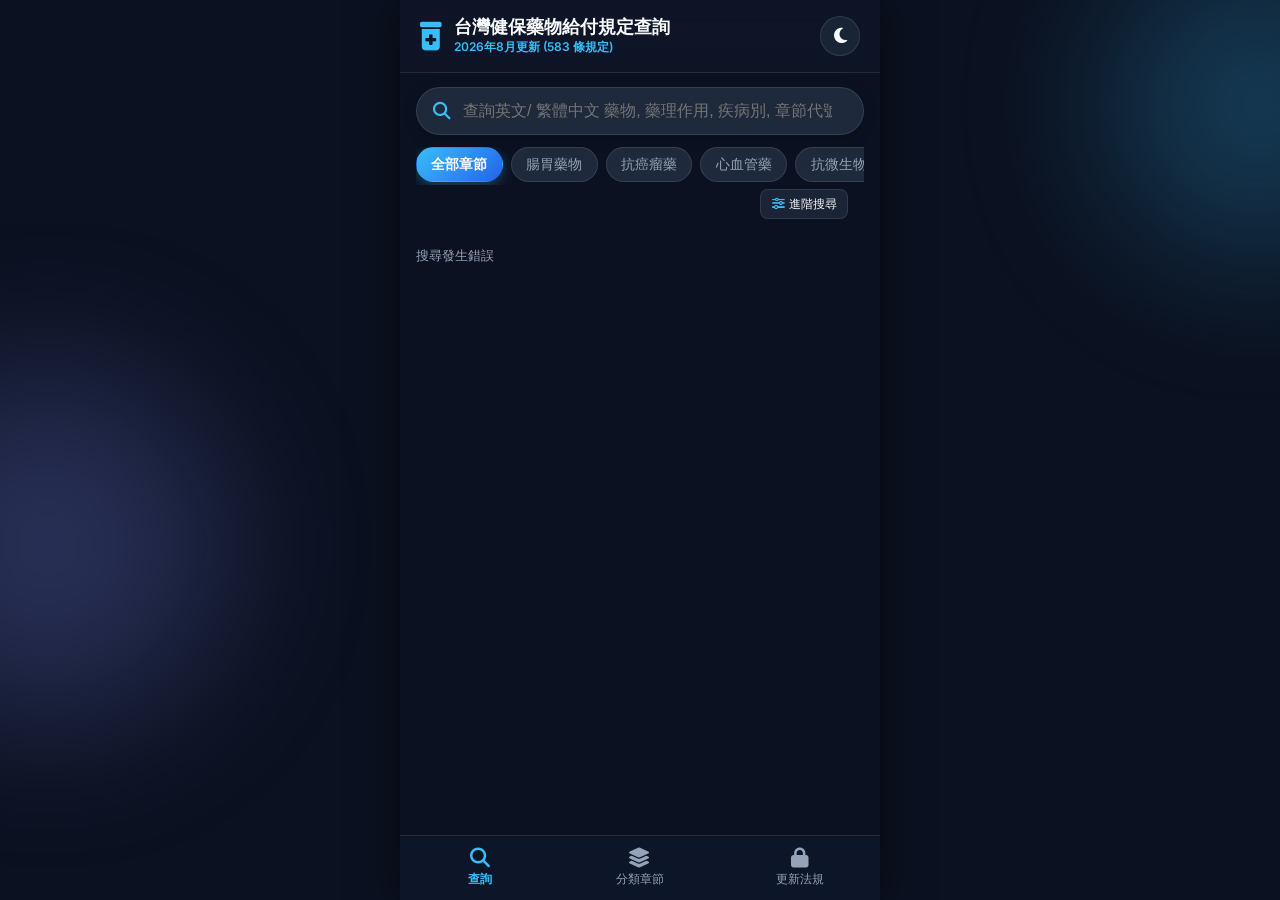
==== public/mobile.html @ 9dbd85b4 "style: remove Google OKF YAML tab choice from frontend detail modals" ====
<!DOCTYPE html>
<html lang="zh-TW">
<head>
    <meta charset="UTF-8">
    <meta name="viewport" content="width=device-width, initial-scale=1.0, maximum-scale=1.0, user-scalable=no">
    <title>台灣健保藥物給付規定查詢</title>

    <!-- Google Fonts -->
    <link rel="preconnect" href="https://fonts.googleapis.com">
    <link rel="preconnect" href="https://fonts.gstatic.com" crossorigin>
    <link href="https://fonts.googleapis.com/css2?family=Inter:wght@400;500;600;700&family=Outfit:wght@500;600;700&display=swap" rel="stylesheet">
    <!-- Font Awesome -->
    <link rel="stylesheet" href="https://cdnjs.cloudflare.com/ajax/libs/font-awesome/6.4.0/css/all.min.css">
    
    <link rel="stylesheet" href="mobile.css?v=2">
</head>
<body>
    <!-- Background Glow Effects -->
    <div class="mobile-background">
        <div class="glow-orb orb-1"></div>
        <div class="glow-orb orb-2"></div>
    </div>

    <div class="app-shell">
        <!-- Top App Bar -->
        <header class="top-bar">
            <div class="brand">
                <i class="fa-solid fa-prescription-bottle-medical brand-icon"></i>
                <div>
                    <h2 style="font-size: 1.15rem; font-weight: 700; color: var(--text-main);">台灣健保藥物給付規定查詢</h2>
                    <p class="brand-sub" style="color: #38bdf8; font-weight: 600;">2026年8月更新 (583 條規定)</p>
                </div>
            </div>
            <button id="themeToggleBtn" class="btn-theme" aria-label="Toggle Theme">
                <i class="fa-solid fa-moon"></i>
            </button>
        </header>

        <!-- Sticky Search Area -->
        <div class="search-sticky">
            <div class="mobile-search-box">
                <i class="fa-solid fa-magnifying-glass search-icon"></i>
                <input type="search" id="mobileSearchInput" placeholder="查詢英文/ 繁體中文 藥物, 藥理作用, 疾病別, 章節代號 (2.5), ATC, 檢驗值" autocomplete="off">
                <button id="mobileClearBtn" class="btn-clear-mobile hidden"><i class="fa-solid fa-xmark"></i></button>
            </div>

            <!-- Quick Category Pills -->
            <div class="category-scroll-container">
                <div class="category-pills" id="categoryPills">
                    <button class="pill active" data-chap="">全部章節</button>
                    <button class="pill" data-chap="第7節">腸胃藥物</button>
                    <button class="pill" data-chap="第9節">抗癌瘤藥</button>
                    <button class="pill" data-chap="第2節">心血管藥</button>
                    <button class="pill" data-chap="第10節">抗微生物</button>
                    <button class="pill" data-chap="第1節">神經系統</button>
                    <button class="pill" data-chap="第8節">免疫製劑</button>
                    <button class="pill" data-chap="第3節">代謝營養</button>
                </div>
            </div>

            <!-- Advanced Search Toggle (Mobile) -->
            <div style="display: flex; justify-content: flex-end; padding: 0.25rem 1rem 0.5rem;">
                <button id="mobileToggleAdvSearchBtn" style="font-size: 0.78rem; padding: 0.35rem 0.65rem; background: var(--bg-card); border: 1.5px solid var(--border-color); border-radius: 8px; color: var(--text-main); cursor: pointer; display: flex; align-items: center; gap: 0.3rem;">
                    <i class="fa-solid fa-sliders" style="color: var(--primary);"></i> 進階搜尋
                </button>
            </div>

            <!-- Collapsible Advanced Search Panel (Mobile) -->
            <div id="mobileAdvancedSearchPanel" class="hidden" style="background: var(--bg-card); border: 1.5px solid var(--border-color); border-radius: 12px; padding: 0.85rem; margin: 0 1rem 0.75rem; display: flex; flex-direction: column; gap: 0.75rem;">
                <div style="display: flex; flex-direction: column; gap: 0.35rem;">
                    <label style="color: var(--text-muted); font-size: 0.78rem; font-weight: 600; text-align: left;"><i class="fa-solid fa-prescription-bottle-medical" style="color: var(--primary);"></i> 藥物/ATC碼 (Drug Name / ATC):</label>
                    <input type="text" id="mobileAdvDrugInput" placeholder="如 Lipitor, Atorvastatin, A10BK" style="width: 100%; padding: 0.5rem 0.75rem; background: var(--bg-input); border: 1.5px solid var(--border-color); border-radius: 8px; color: var(--text-main); outline: none; font-size: 0.85rem;">
                </div>
                <div style="display: flex; flex-direction: column; gap: 0.35rem;">
                    <label style="color: var(--text-muted); font-size: 0.78rem; font-weight: 600; text-align: left;"><i class="fa-solid fa-virus" style="color: var(--primary);"></i> 適應症/疾病別 (Disease / Indication):</label>
                    <input type="text" id="mobileAdvDiseaseInput" placeholder="如 hyperlipidemia, 糖尿病, 氣喘" style="width: 100%; padding: 0.5rem 0.75rem; background: var(--bg-input); border: 1.5px solid var(--border-color); border-radius: 8px; color: var(--text-main); outline: none; font-size: 0.85rem;">
                </div>
                <div style="display: flex; justify-content: flex-end; gap: 0.4rem; margin-top: 0.15rem;">
                    <button id="mobileClearAdvSearchBtn" style="font-size: 0.78rem; padding: 0.35rem 0.75rem; border: 1.5px solid var(--border-color); background: transparent; border-radius: 6px; color: var(--text-muted); cursor: pointer;"><i class="fa-solid fa-trash-can"></i> 清除</button>
                    <button id="mobileApplyAdvSearchBtn" style="font-size: 0.78rem; padding: 0.35rem 1rem; border: none; background: var(--primary); border-radius: 6px; color: white; cursor: pointer; font-weight: 600;"><i class="fa-solid fa-magnifying-glass"></i> 篩選</button>
                </div>
            </div>
        </div>

        <!-- Main Content Area -->
        <main class="mobile-content">
            <!-- ATC & Disease Expansion Scroll Bar -->
            <div id="mobileAtcExpansion" class="mobile-atc-bar hidden">
                <div class="expansion-label"><i class="fa-solid fa-diagram-project"></i> 智慧聯想：</div>
                <div id="mobileAtcTags" class="horizontal-tags"></div>
            </div>

            <!-- Results Counter Banner -->
            <div class="mobile-stats-bar">
                <span id="mobileStatsCounter">載入中...</span>
                <span id="mobileLabFilterBadge" class="filter-badge hidden"></span>
            </div>

            <div id="mobileTop6Banner" class="mobile-top6-banner hidden"></div>

            <!-- Single Column Card List -->
            <div id="mobileResultsList" class="mobile-cards-list">
                <!-- Mobile cards injected dynamically -->
            </div>

            <!-- Load More Button -->
            <div id="mobileLoadMoreContainer" class="mobile-load-more hidden">
                <button id="mobileLoadMoreBtn" class="btn-mobile-load-more">
                    <i class="fa-solid fa-angles-down"></i> 顯示更多規定 (Load More)
                </button>
            </div>

            <!-- Empty State -->
            <div id="mobileNoResults" class="mobile-empty-state hidden">
                <i class="fa-solid fa-box-open empty-icon"></i>
                <h3>未找到相關給付規定</h3>
                <p>請嘗試其他藥品名稱或疾病關鍵字。</p>
            </div>
        </main>

        <!-- Bottom Navigation Bar -->
        <nav class="bottom-nav">
            <button class="nav-item active" id="navHomeBtn">
                <i class="fa-solid fa-magnifying-glass"></i>
                <span>查詢</span>
            </button>
            <button class="nav-item" id="navChaptersBtn">
                <i class="fa-solid fa-layer-group"></i>
                <span>分類章節</span>
            </button>
            <button class="nav-item" id="navUploadBtn">
                <i class="fa-solid fa-lock"></i>
                <span>更新法規</span>
            </button>
        </nav>
    </div>

    <!-- Full-Screen Mobile Sheet Modal for Regulation Detail -->
    <div id="mobileDetailSheet" class="sheet-backdrop hidden">
        <div class="sheet-card">
            <div class="sheet-drag-handle"></div>
            <div class="sheet-header">
                <div>
                    <span id="sheetSecBadge" class="sheet-badge"></span>
                    <h3 id="sheetTitle" class="sheet-title">給付條文詳情</h3>
                </div>
                <button id="closeSheetBtn" class="btn-sheet-close"><i class="fa-solid fa-xmark"></i></button>
            </div>
            <div class="sheet-body">
                <div id="sAnnotateTab" class="sheet-tab-content active">
                    <div class="sheet-meta">
                        <div class="meta-item">
                            <i class="fa-solid fa-folder"></i> <span id="sheetChapter"></span>
                        </div>
                        <div class="meta-item">
                            <i class="fa-regular fa-calendar-days"></i> 修訂：<span id="sheetDates"></span>
                        </div>
                    </div>
                    <div id="sheetStructuredCriteriaSection" class="hidden" style="margin: 0.75rem 0; background: rgba(15, 23, 42, 0.55); border: 1px solid rgba(56, 189, 248, 0.25); border-radius: 10px; padding: 0.75rem;">
                        <div style="font-size: 0.82rem; font-weight: 700; color: #38bdf8; margin-bottom: 0.5rem; display: flex; justify-content: space-between; align-items: center;">
                            <span><i class="fa-solid fa-microscope"></i> 結構化臨床門檻 (點選定位)</span>
                            <span id="sheetPriorAuthBadge"></span>
                        </div>
                        <div id="sheetStructuredChips" style="display: flex; flex-wrap: wrap; gap: 0.4rem;"></div>
                    </div>
                    <div class="sheet-text-box">
                        <div id="sheetFullText" class="sheet-full-text"></div>
                    </div>
                </div>
            </div>
        </div>
    </div>

    <!-- Mobile Upload Modal Sheet -->
    <div id="mobileUploadSheet" class="sheet-backdrop hidden">
        <div class="sheet-card sheet-sm">
            <div class="sheet-drag-handle"></div>
            <div class="sheet-header">
                <h3><i class="fa-solid fa-lock"></i> 更新健保規定 (需密碼)</h3>
                <button id="closeUploadSheetBtn" class="btn-sheet-close"><i class="fa-solid fa-xmark"></i></button>
            </div>
            <div class="sheet-body">
                <form id="mobileUploadForm">
                    <div class="mobile-drop-zone" id="mobileDropZone">
                        <i class="fa-solid fa-file-word drop-icon-mobile"></i>
                        <p>點擊選擇上傳 <strong>.docx</strong> 或 <strong>.pdf</strong> 給付規定</p>
                        <input type="file" id="mobileFileInput" accept=".docx,.pdf" required hidden>
                    </div>
                    <div id="mobileFileSelected" class="file-selected hidden">
                        <i class="fa-solid fa-file-lines"></i> <span id="mobileSelectedFileName"></span>
                    </div>
                    <div style="margin-bottom: 1rem;">
                        <label style="display: block; font-size: 0.82rem; color: var(--text-muted); margin-bottom: 0.3rem;">
                            <i class="fa-solid fa-key" style="color: var(--primary);"></i> 管理員密碼 (Admin Password):
                        </label>
                        <input type="password" id="mobileUploadPassword" placeholder="預設密碼為 nhi2026" required style="width: 100%; padding: 0.65rem 0.85rem; background: var(--bg-input); border: 1.5px solid var(--border-color); border-radius: 10px; color: var(--text-main); outline: none; font-size: 0.9rem;">
                    </div>
                    <div id="mobileUploadStatus" class="upload-status"></div>
                    <button type="submit" class="btn btn-primary btn-block" id="mobileStartUploadBtn">
                        驗證密碼並建置知識庫
                    </button>
                </form>
            </div>
        </div>
    </div>

    <script src="mobile.js?v=8"></script>
</body>
</html>
---- public/mobile.css ----
:root {
    --bg-main: #0b1120;
    --bg-surface: #1e293b;
    --bg-card: rgba(30, 41, 59, 0.85);
    --bg-input: #0f172a;
    --border-color: rgba(255, 255, 255, 0.1);
    --primary: #38bdf8;
    --primary-gradient: linear-gradient(135deg, #38bdf8, #2563eb);
    --secondary: #818cf8;
    --text-main: #f8fafc;
    --text-muted: #94a3b8;
    --accent: #f43f5e;
    --radius-xl: 20px;
    --radius-lg: 14px;
    --radius-md: 10px;
    --nav-height: 65px;
}

[data-theme="light"] {
    --bg-main: #f8fafc;
    --bg-surface: #ffffff;
    --bg-card: #ffffff;
    --bg-input: #f1f5f9;
    --border-color: rgba(0, 0, 0, 0.08);
    --primary: #0284c7;
    --primary-gradient: linear-gradient(135deg, #0284c7, #2563eb);
    --secondary: #4f46e5;
    --text-main: #0f172a;
    --text-muted: #64748b;
}

* {
    box-sizing: border-box;
    margin: 0;
    padding: 0;
    -webkit-tap-highlight-color: transparent;
}

body {
    font-family: 'Inter', -apple-system, BlinkMacSystemFont, "Segoe UI", Roboto, sans-serif;
    background-color: var(--bg-main);
    color: var(--text-main);
    min-height: 100vh;
    display: flex;
    justify-content: center;
    overflow-x: hidden;
}

.mobile-background {
    position: fixed;
    top: 0;
    left: 0;
    width: 100vw;
    height: 100vh;
    z-index: -1;
    pointer-events: none;
    overflow: hidden;
}

.glow-orb {
    position: absolute;
    border-radius: 50%;
    filter: blur(80px);
    opacity: 0.25;
}

.orb-1 {
    top: -5%;
    right: -10%;
    width: 300px;
    height: 300px;
    background: #38bdf8;
}

.orb-2 {
    bottom: 20%;
    left: -10%;
    width: 350px;
    height: 350px;
    background: #818cf8;
}

.app-shell {
    width: 100%;
    max-width: 480px;
    min-height: 100vh;
    display: flex;
    flex-direction: column;
    position: relative;
    padding-bottom: calc(var(--nav-height) + 20px);
    background: var(--bg-main);
    box-shadow: 0 0 40px rgba(0, 0, 0, 0.5);
}

/* Top Bar */
.top-bar {
    display: flex;
    justify-content: space-between;
    align-items: center;
    padding: 1rem 1.25rem;
    background: rgba(15, 23, 42, 0.7);
    backdrop-filter: blur(12px);
    border-bottom: 1px solid var(--border-color);
    position: sticky;
    top: 0;
    z-index: 90;
}

[data-theme="light"] .top-bar {
    background: rgba(255, 255, 255, 0.85);
}

.brand {
    display: flex;
    align-items: center;
    gap: 0.75rem;
}

.brand-icon {
    font-size: 1.8rem;
    color: var(--primary);
}

.brand h2 {
    font-family: 'Outfit', sans-serif;
    font-size: 1.15rem;
    font-weight: 700;
    line-height: 1.2;
}

.brand h2 span {
    font-size: 0.75rem;
    font-weight: 600;
    background: var(--primary-gradient);
    color: white;
    padding: 0.15rem 0.4rem;
    border-radius: 6px;
    margin-left: 0.3rem;
}

.brand-sub {
    font-size: 0.75rem;
    color: var(--text-muted);
}

.btn-theme {
    background: var(--bg-card);
    border: 1px solid var(--border-color);
    color: var(--text-main);
    width: 40px;
    height: 40px;
    border-radius: 50%;
    display: flex;
    align-items: center;
    justify-content: center;
    font-size: 1.1rem;
    cursor: pointer;
}

/* Search Sticky Box */
.search-sticky {
    padding: 0.85rem 1rem 0.5rem 1rem;
    position: sticky;
    top: 65px;
    z-index: 85;
    background: var(--bg-main);
}

.mobile-search-box {
    display: flex;
    align-items: center;
    background: var(--bg-surface);
    border: 1.5px solid var(--border-color);
    border-radius: 25px;
    padding: 0.4rem 1rem;
    box-shadow: 0 4px 15px rgba(0, 0, 0, 0.15);
    transition: all 0.25 ease;
}

.mobile-search-box:focus-within {
    border-color: var(--primary);
    box-shadow: 0 0 15px rgba(56, 189, 248, 0.3);
}

.search-icon {
    color: var(--primary);
    font-size: 1.1rem;
    margin-right: 0.75rem;
}

.mobile-search-box input {
    width: 100%;
    background: transparent;
    border: none;
    outline: none;
    color: var(--text-main);
    font-size: 1rem;
    padding: 0.5rem 0;
}

.btn-clear-mobile {
    background: transparent;
    border: none;
    color: var(--text-muted);
    font-size: 1.1rem;
    padding: 0.4rem;
    cursor: pointer;
}

/* ATC Scroll Bar */
.mobile-atc-bar {
    background: rgba(15, 23, 42, 0.75);
    border: 1px solid rgba(56, 189, 248, 0.35);
    backdrop-filter: blur(12px);
    -webkit-backdrop-filter: blur(12px);
    border-radius: var(--radius-md);
    padding: 0.75rem 1rem;
    margin-top: 0.25rem;
    margin-bottom: 0.85rem;
    display: flex;
    flex-direction: column;
    gap: 0.6rem;
}

.expansion-label {
    font-size: 0.82rem;
    color: var(--primary);
    font-weight: 700;
    display: flex;
    align-items: center;
    gap: 0.4rem;
}

.horizontal-tags {
    display: flex;
    flex-direction: column;
    gap: 0.6rem;
}

.mobile-atc-card {
    background: rgba(30, 41, 59, 0.55);
    border: 1px solid rgba(56, 189, 248, 0.2);
    border-radius: var(--radius-sm);
    padding: 0.65rem 0.85rem;
    display: flex;
    flex-direction: column;
    gap: 0.45rem;
}


/* Category Pills Carousel */
.category-scroll-container {
    margin-top: 0.75rem;
    overflow-x: auto;
    scrollbar-width: none;
}

.category-scroll-container::-webkit-scrollbar { display: none; }

.category-pills {
    display: flex;
    gap: 0.5rem;
    padding-bottom: 0.2rem;
}

.pill {
    white-space: nowrap;
    background: var(--bg-surface);
    border: 1px solid var(--border-color);
    color: var(--text-muted);
    padding: 0.45rem 0.9rem;
    border-radius: 20px;
    font-size: 0.85rem;
    font-weight: 500;
    cursor: pointer;
    transition: all 0.2s ease;
}

.pill.active {
    background: var(--primary-gradient);
    color: white;
    border-color: transparent;
    font-weight: 600;
    box-shadow: 0 4px 12px rgba(56, 189, 248, 0.3);
}

/* Main Content */
.mobile-content {
    padding: 0.75rem 1rem;
    flex-grow: 1;
}

.mobile-stats-bar {
    display: flex;
    justify-content: space-between;
    align-items: center;
    font-size: 0.82rem;
    color: var(--text-muted);
    margin-bottom: 0.85rem;
}

.mobile-top6-banner {
    background: rgba(244, 63, 94, 0.15);
    border: 1px solid rgba(244, 63, 94, 0.3);
    border-radius: var(--radius-md);
    padding: 0.65rem 0.85rem;
    margin-bottom: 1rem;
    color: #fca5a5;
    font-size: 0.82rem;
    line-height: 1.4;
}

/* Mobile Cards */
.mobile-cards-list {
    display: flex;
    flex-direction: column;
    gap: 1rem;
}

.m-card {
    background: var(--bg-card);
    border: 1px solid var(--border-color);
    border-radius: var(--radius-lg);
    padding: 1.15rem;
    box-shadow: 0 4px 16px rgba(0, 0, 0, 0.15);
    transition: transform 0.15s ease;
}

.m-card:active {
    transform: scale(0.98);
}

.m-card-header {
    display: flex;
    justify-content: space-between;
    align-items: center;
    margin-bottom: 0.6rem;
}

.m-badge {
    background: var(--primary-gradient);
    color: white;
    font-weight: 700;
    font-size: 0.8rem;
    padding: 0.25rem 0.65rem;
    border-radius: 12px;
}

.m-chapter {
    font-size: 0.75rem;
    color: var(--text-muted);
}

.m-title {
    font-size: 1.05rem;
    font-weight: 600;
    line-height: 1.4;
    color: var(--text-main);
    margin-bottom: 0.6rem;
}

.m-tags-group {
    display: flex;
    flex-wrap: wrap;
    gap: 0.35rem;
    margin-bottom: 0.85rem;
}

.m-tag-ind {
    background: rgba(129, 140, 248, 0.15);
    border: 1px solid rgba(129, 140, 248, 0.3);
    color: #c7d2fe;
    font-size: 0.73rem;
    padding: 0.15rem 0.45rem;
    border-radius: 4px;
}

.m-tag-lab {
    background: rgba(244, 63, 94, 0.15);
    border: 1px solid rgba(244, 63, 94, 0.3);
    color: #fda4af;
    font-size: 0.73rem;
    padding: 0.15rem 0.45rem;
    border-radius: 4px;
}

.m-summary {
    font-size: 0.88rem;
    color: var(--text-muted);
    line-height: 1.55;
    margin-bottom: 1rem;
    display: -webkit-box;
    -webkit-line-clamp: 3;
    -webkit-box-orient: vertical;
    overflow: hidden;
}

.m-card-footer {
    display: flex;
    justify-content: flex-end;
}

.btn-m-detail {
    background: rgba(56, 189, 248, 0.12);
    border: 1px solid rgba(56, 189, 248, 0.3);
    color: var(--primary);
    font-size: 0.85rem;
    font-weight: 600;
    padding: 0.5rem 1rem;
    border-radius: 18px;
    cursor: pointer;
    display: inline-flex;
    align-items: center;
    gap: 0.4rem;
}

/* Load More Button */
.mobile-load-more {
    display: flex;
    justify-content: center;
    margin: 1.5rem 0;
}

.btn-mobile-load-more {
    width: 100%;
    background: var(--bg-surface);
    border: 1.5px solid var(--primary);
    color: var(--primary);
    font-size: 0.95rem;
    font-weight: 600;
    padding: 0.75rem;
    border-radius: 25px;
    box-shadow: 0 4px 15px rgba(56, 189, 248, 0.2);
}

/* Bottom Navigation Bar */
.bottom-nav {
    position: fixed;
    bottom: 0;
    left: 50%;
    transform: translateX(-50%);
    width: 100%;
    max-width: 480px;
    height: var(--nav-height);
    background: rgba(15, 23, 42, 0.92);
    backdrop-filter: blur(16px);
    border-top: 1px solid var(--border-color);
    display: flex;
    justify-content: space-around;
    align-items: center;
    z-index: 100;
}

[data-theme="light"] .bottom-nav {
    background: rgba(255, 255, 255, 0.95);
}

.nav-item {
    background: transparent;
    border: none;
    color: var(--text-muted);
    display: flex;
    flex-direction: column;
    align-items: center;
    gap: 0.2rem;
    font-size: 0.75rem;
    font-weight: 500;
    cursor: pointer;
    width: 33%;
}

.nav-item i {
    font-size: 1.25rem;
}

.nav-item.active {
    color: var(--primary);
    font-weight: 600;
}

/* Slide-Up Sheet Modals */
.sheet-backdrop {
    position: fixed;
    top: 0;
    left: 0;
    width: 100vw;
    height: 100vh;
    background: rgba(0, 0, 0, 0.7);
    backdrop-filter: blur(6px);
    z-index: 1000;
    display: flex;
    justify-content: center;
    align-items: flex-end;
    animation: fadeIn 0.2s ease;
}

.sheet-card {
    width: 100%;
    max-width: 480px;
    max-height: 88vh;
    background: var(--bg-surface);
    border-top-left-radius: 24px;
    border-top-right-radius: 24px;
    display: flex;
    flex-direction: column;
    box-shadow: 0 -10px 40px rgba(0, 0, 0, 0.5);
    animation: slideUp 0.3s cubic-bezier(0.16, 1, 0.3, 1);
    overflow: hidden;
}

.sheet-drag-handle {
    width: 40px;
    height: 5px;
    background: var(--border-color);
    border-radius: 3px;
    margin: 0.6rem auto 0.2rem auto;
}

.sheet-header {
    padding: 0.75rem 1.25rem;
    display: flex;
    justify-content: space-between;
    align-items: flex-start;
    border-bottom: 1px solid var(--border-color);
}

.sheet-badge {
    background: var(--primary-gradient);
    color: white;
    font-size: 0.8rem;
    font-weight: 700;
    padding: 0.2rem 0.6rem;
    border-radius: 10px;
}

.sheet-title {
    font-size: 1rem;
    font-weight: 600;
    margin-top: 0.3rem;
    display: -webkit-box;
    -webkit-line-clamp: 2;
    -webkit-box-orient: vertical;
    overflow: hidden;
    text-overflow: ellipsis;
    line-height: 1.35;
    max-height: 2.7em;
}

.btn-sheet-close {
    background: transparent;
    border: none;
    color: var(--text-muted);
    font-size: 1.3rem;
    padding: 0.3rem;
}

.sheet-body {
    padding: 1rem 1.25rem 2rem 1.25rem;
    overflow-y: auto;
    flex-grow: 1;
}

.sheet-tabs {
    display: flex;
    gap: 0.75rem;
    border-bottom: 1px solid var(--border-color);
    margin-bottom: 1rem;
}

.sheet-tab {
    background: transparent;
    border: none;
    color: var(--text-muted);
    padding: 0.6rem 0.75rem;
    font-size: 0.9rem;
    font-weight: 600;
    border-bottom: 2px solid transparent;
}

.sheet-tab.active {
    color: var(--primary);
    border-bottom-color: var(--primary);
}

.sheet-tab-content { display: none; }
.sheet-tab-content.active { display: block; }

.sheet-meta {
    background: var(--bg-main);
    padding: 0.75rem 1rem;
    border-radius: var(--radius-md);
    margin-bottom: 1rem;
    font-size: 0.82rem;
    display: flex;
    flex-direction: column;
    gap: 0.4rem;
}

.sheet-full-text {
    white-space: pre-wrap;
    line-height: 1.8;
    font-size: 0.92rem;
    color: var(--text-main);
    background: var(--bg-main);
    padding: 1rem;
    border-radius: var(--radius-md);
}

/* Styled Responsive Mobile Clinical Tables */
.table-responsive {
    width: 100%;
    overflow-x: auto;
    margin: 1rem 0;
    border-radius: var(--radius-md);
    border: 1px solid rgba(56, 189, 248, 0.3);
}

.clinical-table {
    width: 100%;
    border-collapse: collapse;
    font-size: 0.82rem;
    text-align: left;
    background: var(--bg-main);
}

.clinical-table th {
    background: rgba(56, 189, 248, 0.15);
    color: var(--primary);
    font-weight: 600;
    padding: 0.7rem 0.75rem;
    border-bottom: 2px solid rgba(56, 189, 248, 0.3);
    white-space: nowrap;
}

.clinical-table td {
    padding: 0.65rem 0.75rem;
    border-bottom: 1px solid var(--border-color);
    color: var(--text-main);
    line-height: 1.45;
}

.clinical-table tr:nth-child(even) {
    background: rgba(255, 255, 255, 0.02);
}

pre code {
    display: block;
    background: var(--bg-main);
    padding: 1rem;
    border-radius: var(--radius-md);
    font-family: monospace;
    font-size: 0.8rem;
    color: var(--primary);
    overflow-x: auto;
}

.mobile-drop-zone {
    border: 2px dashed var(--primary);
    border-radius: var(--radius-lg);
    padding: 2rem 1rem;
    text-align: center;
    background: rgba(56, 189, 248, 0.05);
    margin-bottom: 1rem;
}

.drop-icon-mobile {
    font-size: 2.5rem;
    color: var(--primary);
    margin-bottom: 0.75rem;
}

.btn-block { width: 100%; padding: 0.75rem; border-radius: 12px; font-weight: 600; border: none; background: var(--primary-gradient); color: white; font-size: 1rem; }

.badge-prior-auth {
    background: linear-gradient(135deg, rgba(239, 68, 68, 0.25), rgba(249, 115, 22, 0.25));
    border: 1px solid rgba(239, 68, 68, 0.5);
    color: #fca5a5;
    font-size: 0.72rem;
    font-weight: 700;
    padding: 0.15rem 0.45rem;
    border-radius: 4px;
    display: inline-flex;
    align-items: center;
    gap: 0.25rem;
}

.badge-biomarker {
    background: rgba(16, 185, 129, 0.15);
    border: 1px solid rgba(16, 185, 129, 0.35);
    color: #6ee7b7;
    font-size: 0.72rem;
    font-weight: 600;
    padding: 0.15rem 0.45rem;
    border-radius: 4px;
    display: inline-flex;
    align-items: center;
    gap: 0.25rem;
}

.grounding-highlight {
    background-color: rgba(250, 204, 21, 0.45);
    color: #fef08a;
    font-weight: 700;
    padding: 0.1rem 0.25rem;
    border-radius: 3px;
    border-bottom: 2px solid #eab308;
}

.hidden { display: none !important; }

@keyframes fadeIn { from { opacity: 0; } to { opacity: 1; } }
@keyframes slideUp { from { transform: translateY(100%); } to { transform: translateY(0); } }
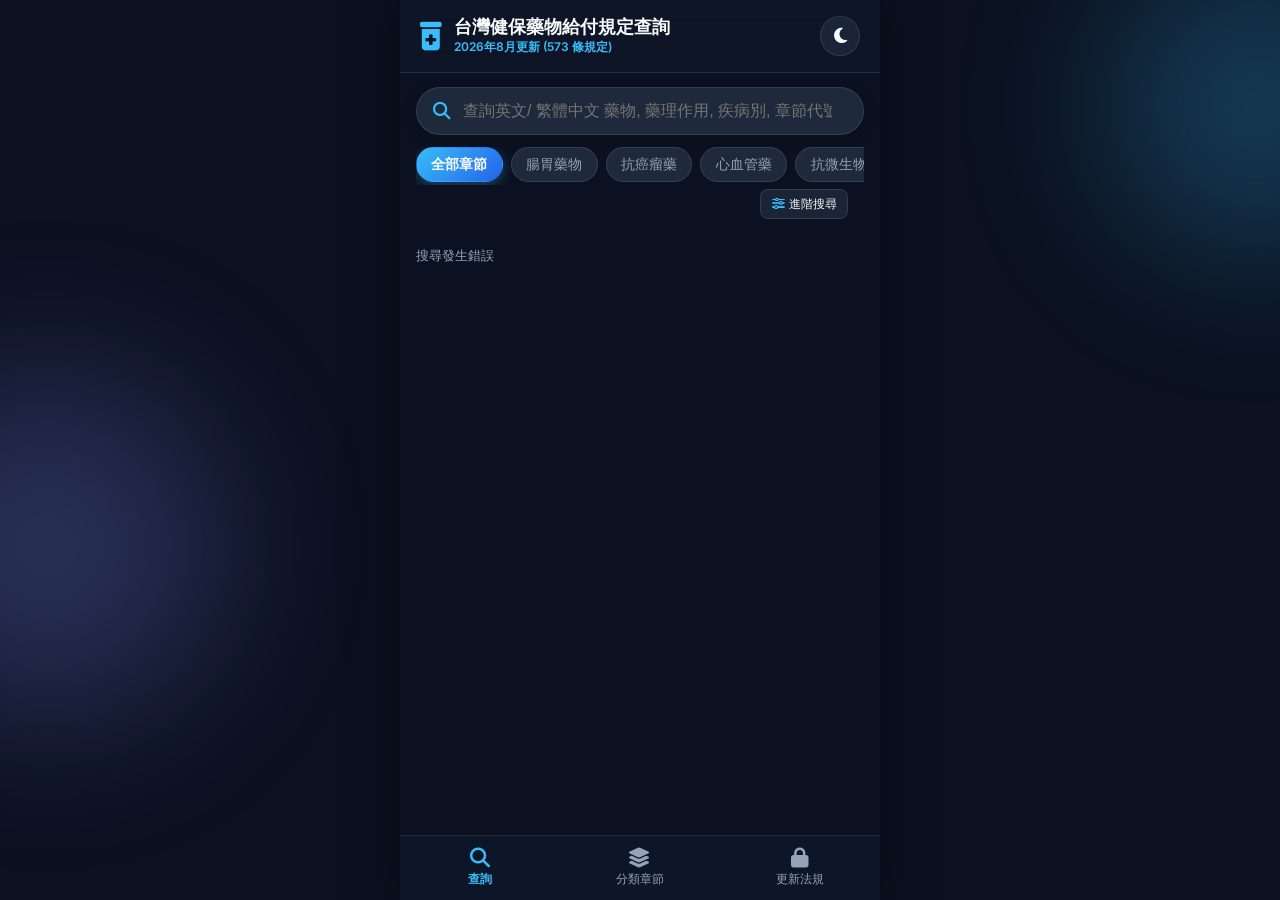
==== commit fed40d54: "fix(parser,search): prevent false section splits on numbered clauses, enrich covered drugs display, " ====
--- a/public/mobile.html
+++ b/public/mobile.html
@@ -28,7 +28,7 @@
                 <i class="fa-solid fa-prescription-bottle-medical brand-icon"></i>
                 <div>
                     <h2 style="font-size: 1.15rem; font-weight: 700; color: var(--text-main);">台灣健保藥物給付規定查詢</h2>
-                    <p class="brand-sub" style="color: #38bdf8; font-weight: 600;">2026年8月更新 (583 條規定)</p>
+                    <p class="brand-sub" style="color: #38bdf8; font-weight: 600;">2026年8月更新 (573 條規定)</p>
                 </div>
             </div>
             <button id="themeToggleBtn" class="btn-theme" aria-label="Toggle Theme">
@@ -155,6 +155,9 @@
                         <div class="meta-item">
                             <i class="fa-regular fa-calendar-days"></i> 修訂：<span id="sheetDates"></span>
                         </div>
+                        <div id="sheetDrugsBox" class="meta-item hidden" style="width: 100%; margin-top: 0.25rem;">
+                            <i class="fa-solid fa-pills" style="color: #38bdf8;"></i> 涵蓋藥品：<span id="sheetDrugsList" style="color: var(--text-main); font-weight: 500;"></span>
+                        </div>
                     </div>
                     <div id="sheetStructuredCriteriaSection" class="hidden" style="margin: 0.75rem 0; background: rgba(15, 23, 42, 0.55); border: 1px solid rgba(56, 189, 248, 0.25); border-radius: 10px; padding: 0.75rem;">
                         <div style="font-size: 0.82rem; font-weight: 700; color: #38bdf8; margin-bottom: 0.5rem; display: flex; justify-content: space-between; align-items: center;">
@@ -204,6 +207,6 @@
         </div>
     </div>
 
-    <script src="mobile.js?v=8"></script>
+    <script src="mobile.js?v=10"></script>
 </body>
 </html>
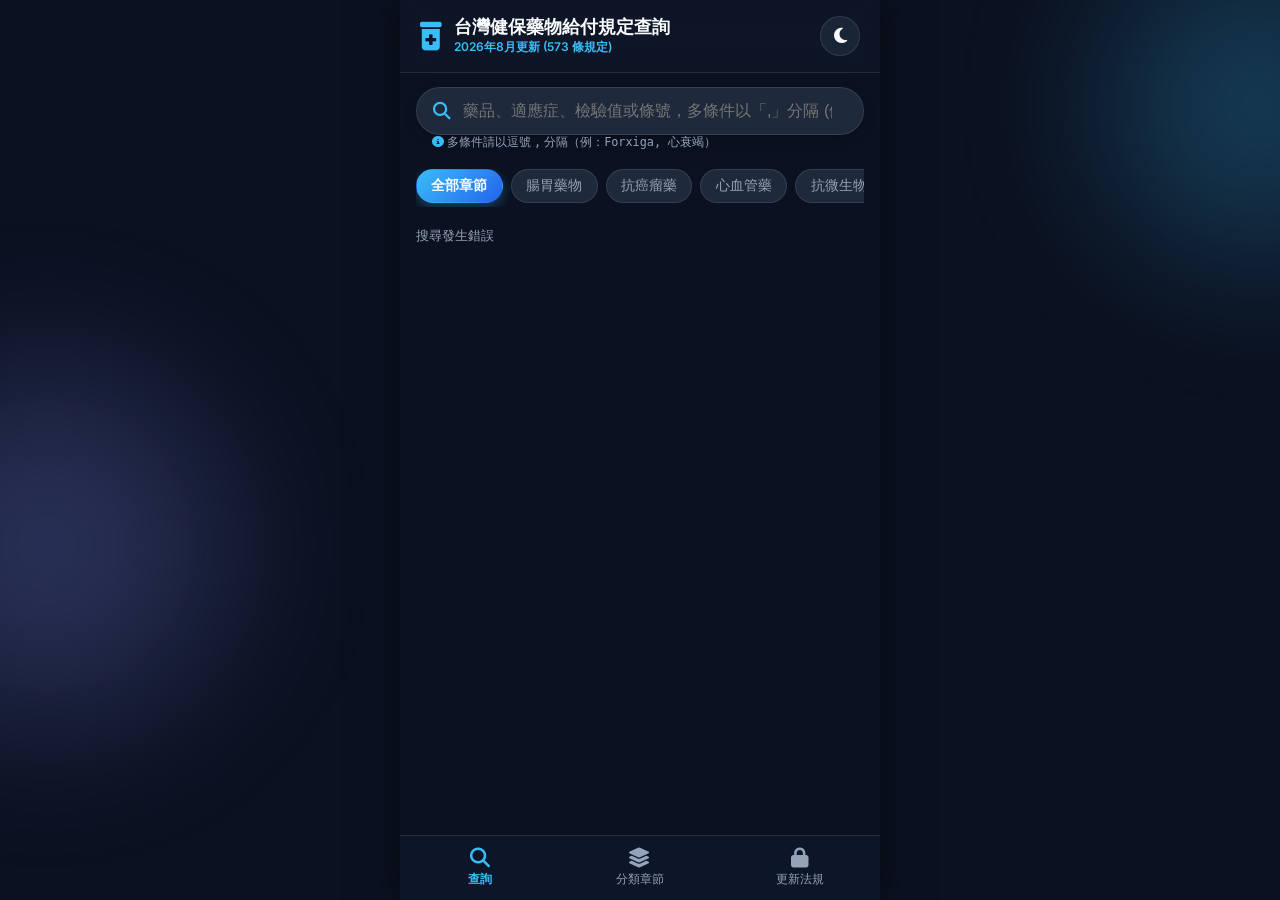
==== commit 1d3d7ec6: "Unify search bar with order-independent comma-separated AND filtering and remove advanced search box" ====
--- a/public/mobile.html
+++ b/public/mobile.html
@@ -40,8 +40,11 @@
         <div class="search-sticky">
             <div class="mobile-search-box">
                 <i class="fa-solid fa-magnifying-glass search-icon"></i>
-                <input type="search" id="mobileSearchInput" placeholder="查詢英文/ 繁體中文 藥物, 藥理作用, 疾病別, 章節代號 (2.5), ATC, 檢驗值" autocomplete="off">
+                <input type="search" id="mobileSearchInput" placeholder="藥品、適應症、檢驗值或條號，多條件以「,」分隔 (例：Forxiga, 心衰竭)" autocomplete="off">
                 <button id="mobileClearBtn" class="btn-clear-mobile hidden"><i class="fa-solid fa-xmark"></i></button>
+            </div>
+            <div style="font-size: 0.74rem; color: var(--text-muted); padding: 0 1rem 0.35rem;">
+                <i class="fa-solid fa-circle-info" style="color: var(--primary);"></i> 多條件請以逗號 <code>,</code> 分隔（例：<code>Forxiga, 心衰竭</code>）
             </div>
 
             <!-- Quick Category Pills -->
@@ -55,29 +58,6 @@
                     <button class="pill" data-chap="第1節">神經系統</button>
                     <button class="pill" data-chap="第8節">免疫製劑</button>
                     <button class="pill" data-chap="第3節">代謝營養</button>
-                </div>
-            </div>
-
-            <!-- Advanced Search Toggle (Mobile) -->
-            <div style="display: flex; justify-content: flex-end; padding: 0.25rem 1rem 0.5rem;">
-                <button id="mobileToggleAdvSearchBtn" style="font-size: 0.78rem; padding: 0.35rem 0.65rem; background: var(--bg-card); border: 1.5px solid var(--border-color); border-radius: 8px; color: var(--text-main); cursor: pointer; display: flex; align-items: center; gap: 0.3rem;">
-                    <i class="fa-solid fa-sliders" style="color: var(--primary);"></i> 進階搜尋
-                </button>
-            </div>
-
-            <!-- Collapsible Advanced Search Panel (Mobile) -->
-            <div id="mobileAdvancedSearchPanel" class="hidden" style="background: var(--bg-card); border: 1.5px solid var(--border-color); border-radius: 12px; padding: 0.85rem; margin: 0 1rem 0.75rem; display: flex; flex-direction: column; gap: 0.75rem;">
-                <div style="display: flex; flex-direction: column; gap: 0.35rem;">
-                    <label style="color: var(--text-muted); font-size: 0.78rem; font-weight: 600; text-align: left;"><i class="fa-solid fa-prescription-bottle-medical" style="color: var(--primary);"></i> 藥物/ATC碼 (Drug Name / ATC):</label>
-                    <input type="text" id="mobileAdvDrugInput" placeholder="如 Lipitor, Atorvastatin, A10BK" style="width: 100%; padding: 0.5rem 0.75rem; background: var(--bg-input); border: 1.5px solid var(--border-color); border-radius: 8px; color: var(--text-main); outline: none; font-size: 0.85rem;">
-                </div>
-                <div style="display: flex; flex-direction: column; gap: 0.35rem;">
-                    <label style="color: var(--text-muted); font-size: 0.78rem; font-weight: 600; text-align: left;"><i class="fa-solid fa-virus" style="color: var(--primary);"></i> 適應症/疾病別 (Disease / Indication):</label>
-                    <input type="text" id="mobileAdvDiseaseInput" placeholder="如 hyperlipidemia, 糖尿病, 氣喘" style="width: 100%; padding: 0.5rem 0.75rem; background: var(--bg-input); border: 1.5px solid var(--border-color); border-radius: 8px; color: var(--text-main); outline: none; font-size: 0.85rem;">
-                </div>
-                <div style="display: flex; justify-content: flex-end; gap: 0.4rem; margin-top: 0.15rem;">
-                    <button id="mobileClearAdvSearchBtn" style="font-size: 0.78rem; padding: 0.35rem 0.75rem; border: 1.5px solid var(--border-color); background: transparent; border-radius: 6px; color: var(--text-muted); cursor: pointer;"><i class="fa-solid fa-trash-can"></i> 清除</button>
-                    <button id="mobileApplyAdvSearchBtn" style="font-size: 0.78rem; padding: 0.35rem 1rem; border: none; background: var(--primary); border-radius: 6px; color: white; cursor: pointer; font-weight: 600;"><i class="fa-solid fa-magnifying-glass"></i> 篩選</button>
                 </div>
             </div>
         </div>
@@ -207,6 +187,6 @@
         </div>
     </div>
 
-    <script src="mobile.js?v=10"></script>
+    <script src="mobile.js?v=11"></script>
 </body>
 </html>
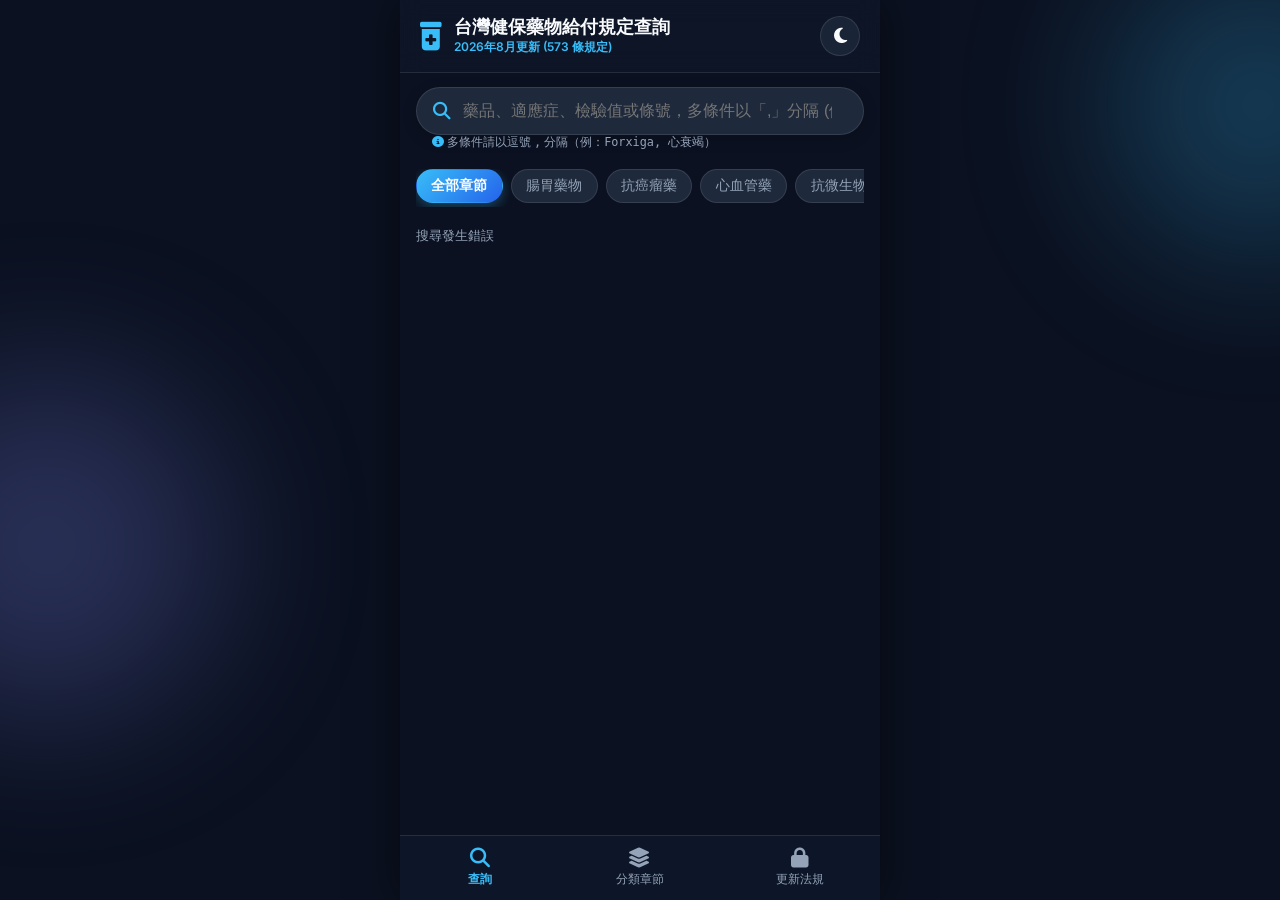
==== commit 5bcf86fa: "Add bilingual query highlighting, sub-clause quick-jump navigation, auto-scroll, and biomarker chip " ====
--- a/public/mobile.html
+++ b/public/mobile.html
@@ -12,7 +12,7 @@
     <!-- Font Awesome -->
     <link rel="stylesheet" href="https://cdnjs.cloudflare.com/ajax/libs/font-awesome/6.4.0/css/all.min.css">
     
-    <link rel="stylesheet" href="mobile.css?v=2">
+    <link rel="stylesheet" href="mobile.css?v=3">
 </head>
 <body>
     <!-- Background Glow Effects -->
@@ -187,6 +187,6 @@
         </div>
     </div>
 
-    <script src="mobile.js?v=11"></script>
+    <script src="mobile.js?v=12"></script>
 </body>
 </html>
--- a/public/mobile.css
+++ b/public/mobile.css
@@ -698,12 +698,67 @@
 }
 
 .grounding-highlight {
-    background-color: rgba(250, 204, 21, 0.45);
+    background-color: #facc15 !important;
+    color: #0f172a !important;
+    font-weight: 800 !important;
+    padding: 0.1rem 0.3rem !important;
+    border-radius: 4px !important;
+    box-shadow: 0 0 10px rgba(250, 204, 21, 0.8) !important;
+}
+
+.clause-jump-bar {
+    background: rgba(15, 23, 42, 0.85);
+    border: 1px solid rgba(56, 189, 248, 0.28);
+    border-radius: 8px;
+    padding: 0.6rem 0.75rem;
+    margin-bottom: 0.85rem;
+}
+
+.clause-jump-label {
+    display: block;
+    font-size: 0.78rem;
+    font-weight: 700;
+    color: #38bdf8;
+    margin-bottom: 0.45rem;
+}
+
+.clause-jump-pills {
+    display: flex;
+    flex-wrap: wrap;
+    gap: 0.35rem;
+}
+
+.clause-jump-pill {
+    background: rgba(30, 41, 59, 0.9);
+    border: 1px solid rgba(148, 163, 184, 0.3);
+    color: #cbd5e1;
+    border-radius: 6px;
+    padding: 0.25rem 0.55rem;
+    font-size: 0.75rem;
+    font-weight: 600;
+    cursor: pointer;
+}
+
+.clause-jump-pill.matched {
+    background: rgba(250, 204, 21, 0.22);
+    border: 1.5px solid #facc15;
     color: #fef08a;
     font-weight: 700;
-    padding: 0.1rem 0.25rem;
-    border-radius: 3px;
-    border-bottom: 2px solid #eab308;
+}
+
+.clause-header {
+    background: rgba(30, 41, 59, 0.75);
+    border-left: 4px solid #38bdf8;
+    border-radius: 6px;
+    padding: 0.45rem 0.7rem;
+    margin: 0.8rem 0 0.45rem 0;
+    font-weight: 700;
+    color: #f8fafc;
+}
+
+.clause-header.clause-header-matched {
+    background: rgba(250, 204, 21, 0.14);
+    border-left: 4px solid #facc15;
 }
 
 .hidden { display: none !important; }
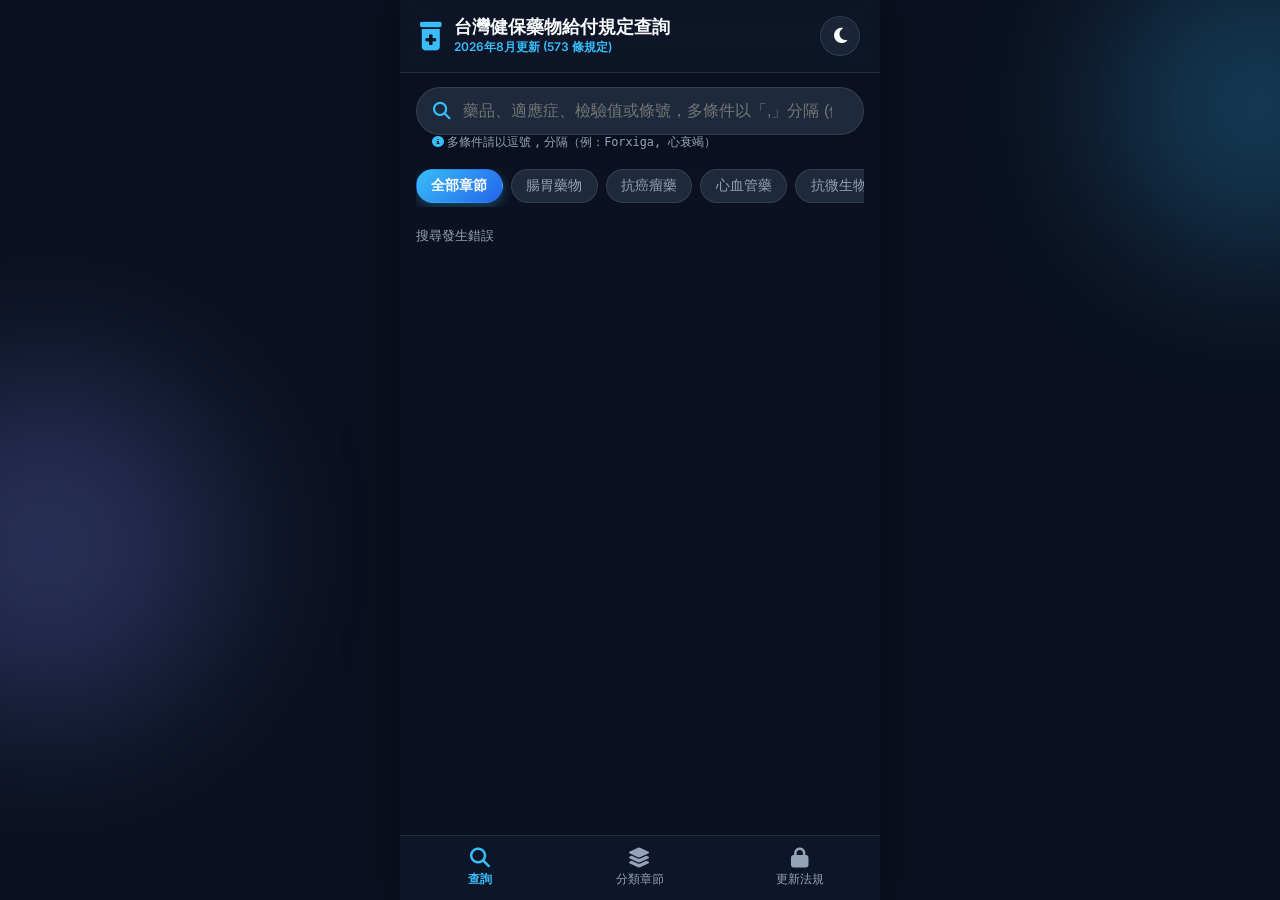
==== commit 69de23f0: "style(ui): replace twinkling pulse animation with clean static highlight" ====
--- a/public/mobile.html
+++ b/public/mobile.html
@@ -12,7 +12,7 @@
     <!-- Font Awesome -->
     <link rel="stylesheet" href="https://cdnjs.cloudflare.com/ajax/libs/font-awesome/6.4.0/css/all.min.css">
     
-    <link rel="stylesheet" href="mobile.css?v=3">
+    <link rel="stylesheet" href="mobile.css?v=4">
 </head>
 <body>
     <!-- Background Glow Effects -->
--- a/public/mobile.css
+++ b/public/mobile.css
@@ -700,10 +700,9 @@
 .grounding-highlight {
     background-color: #facc15 !important;
     color: #0f172a !important;
-    font-weight: 800 !important;
-    padding: 0.1rem 0.3rem !important;
+    font-weight: 700 !important;
+    padding: 0.08rem 0.28rem !important;
     border-radius: 4px !important;
-    box-shadow: 0 0 10px rgba(250, 204, 21, 0.8) !important;
 }
 
 .clause-jump-bar {
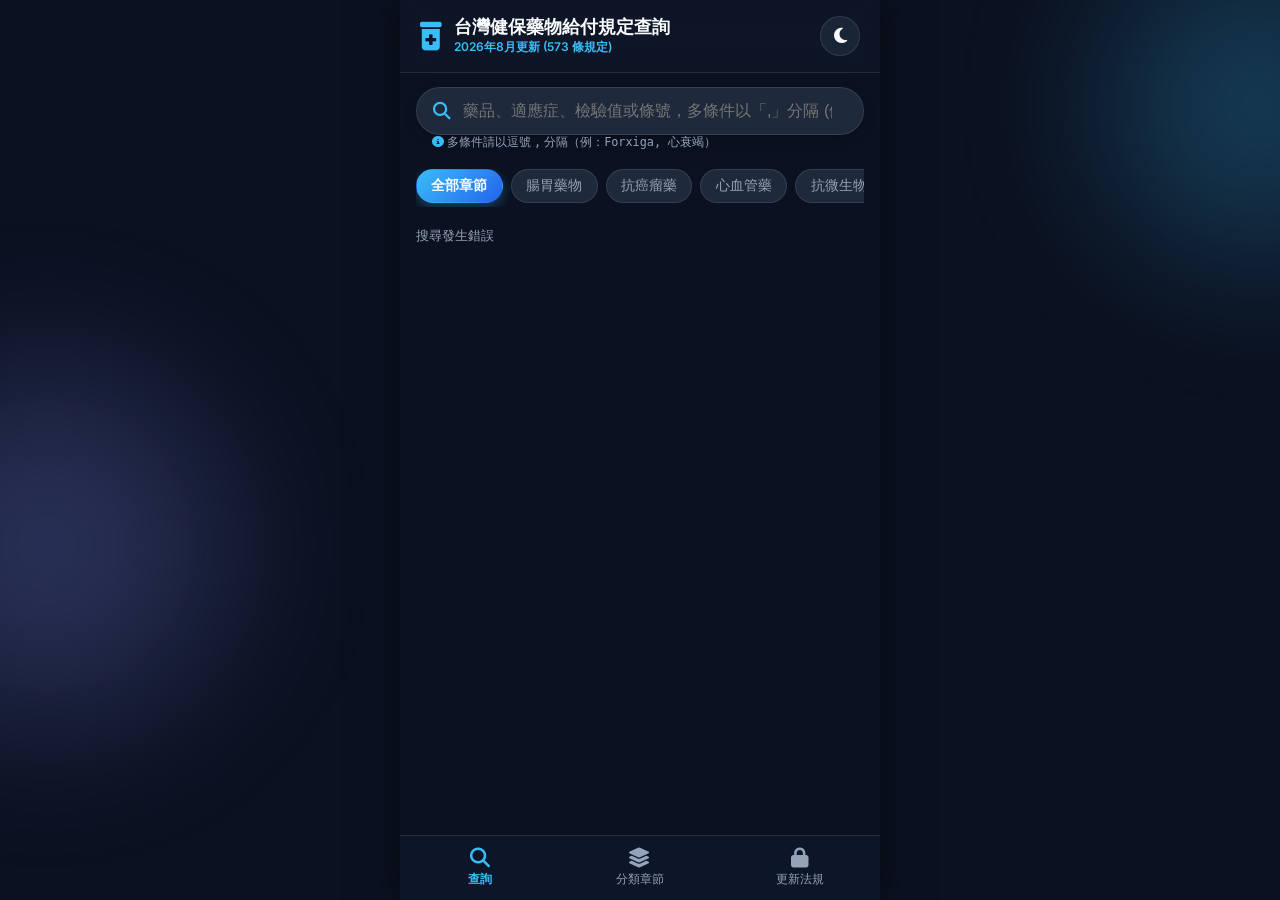
==== commit b8231304: "refactor: modularize backend data/engines, extract shared frontend UI/CSS, and add regression test s" ====
--- a/public/mobile.html
+++ b/public/mobile.html
@@ -12,7 +12,8 @@
     <!-- Font Awesome -->
     <link rel="stylesheet" href="https://cdnjs.cloudflare.com/ajax/libs/font-awesome/6.4.0/css/all.min.css">
     
-    <link rel="stylesheet" href="mobile.css?v=4">
+    <link rel="stylesheet" href="shared.css?v=5">
+    <link rel="stylesheet" href="mobile.css?v=5">
 </head>
 <body>
     <!-- Background Glow Effects -->
@@ -127,7 +128,7 @@
                 <button id="closeSheetBtn" class="btn-sheet-close"><i class="fa-solid fa-xmark"></i></button>
             </div>
             <div class="sheet-body">
-                <div id="sAnnotateTab" class="sheet-tab-content active">
+                <div>
                     <div class="sheet-meta">
                         <div class="meta-item">
                             <i class="fa-solid fa-folder"></i> <span id="sheetChapter"></span>
@@ -144,7 +145,7 @@
                             <span><i class="fa-solid fa-microscope"></i> 結構化臨床門檻 (點選定位)</span>
                             <span id="sheetPriorAuthBadge"></span>
                         </div>
-                        <div id="sheetStructuredChips" style="display: flex; flex-wrap: wrap; gap: 0.4rem;"></div>
+                        <div id="sheetStructuredChips" class="criteria-chip-list"></div>
                     </div>
                     <div class="sheet-text-box">
                         <div id="sheetFullText" class="sheet-full-text"></div>
@@ -187,6 +188,7 @@
         </div>
     </div>
 
-    <script src="mobile.js?v=12"></script>
+    <script src="shared.js?v=14"></script>
+    <script src="mobile.js?v=14"></script>
 </body>
 </html>
--- a/public/shared.css
+++ b/public/shared.css
@@ -0,0 +1,190 @@
+/* =====================================================================
+   Shared Styles Across Desktop (style.css) and Mobile (mobile.css)
+   ===================================================================== */
+
+.hidden {
+    display: none !important;
+}
+
+.badge-prior-auth {
+    background: linear-gradient(135deg, rgba(239, 68, 68, 0.25), rgba(249, 115, 22, 0.25));
+    border: 1px solid rgba(239, 68, 68, 0.5);
+    color: #fca5a5;
+    font-size: 0.75rem;
+    font-weight: 700;
+    padding: 0.2rem 0.55rem;
+    border-radius: 4px;
+    display: inline-flex;
+    align-items: center;
+    gap: 0.3rem;
+}
+
+.badge-biomarker {
+    background: rgba(16, 185, 129, 0.15);
+    border: 1px solid rgba(16, 185, 129, 0.35);
+    color: #6ee7b7;
+    font-size: 0.75rem;
+    font-weight: 600;
+    padding: 0.2rem 0.5rem;
+    border-radius: 4px;
+    display: inline-flex;
+    align-items: center;
+    gap: 0.3rem;
+}
+
+.criteria-chip-list {
+    display: flex;
+    flex-wrap: wrap;
+    gap: 0.5rem;
+}
+
+.criteria-chip {
+    background: rgba(30, 41, 59, 0.9);
+    border: 1px solid rgba(255, 255, 255, 0.15);
+    border-radius: 6px;
+    padding: 0.32rem 0.7rem;
+    font-size: 0.8rem;
+    color: #e2e8f0;
+    cursor: pointer;
+    transition: all 0.2s ease;
+    display: inline-flex;
+    align-items: center;
+    gap: 0.35rem;
+}
+
+.criteria-chip:hover {
+    background: rgba(56, 189, 248, 0.2);
+    border-color: #38bdf8;
+    color: #38bdf8;
+    transform: translateY(-1px);
+}
+
+.criteria-chip.active {
+    background: rgba(56, 189, 248, 0.3);
+    border-color: #38bdf8;
+    color: #ffffff;
+}
+
+/* Static Text Highlighting & Sub-Clause Navigation */
+.grounding-highlight {
+    background-color: #facc15 !important;
+    color: #0f172a !important;
+    font-weight: 700 !important;
+    padding: 0.08rem 0.3rem !important;
+    border-radius: 4px !important;
+}
+
+.clause-jump-bar {
+    background: rgba(15, 23, 42, 0.85);
+    border: 1px solid rgba(56, 189, 248, 0.28);
+    border-radius: 8px;
+    padding: 0.7rem 0.85rem;
+    margin-bottom: 0.95rem;
+}
+
+.clause-jump-label {
+    display: block;
+    font-size: 0.8rem;
+    font-weight: 700;
+    color: #38bdf8;
+    margin-bottom: 0.45rem;
+}
+
+.clause-jump-pills {
+    display: flex;
+    flex-wrap: wrap;
+    gap: 0.4rem;
+}
+
+.clause-jump-pill {
+    background: rgba(30, 41, 59, 0.9);
+    border: 1px solid rgba(148, 163, 184, 0.3);
+    color: #cbd5e1;
+    border-radius: 6px;
+    padding: 0.26rem 0.6rem;
+    font-size: 0.78rem;
+    font-weight: 600;
+    cursor: pointer;
+    transition: all 0.18s ease;
+}
+
+.clause-jump-pill:hover {
+    background: rgba(56, 189, 248, 0.2);
+    border-color: #38bdf8;
+    color: #ffffff;
+}
+
+.clause-jump-pill.matched {
+    background: rgba(250, 204, 21, 0.22);
+    border: 1.5px solid #facc15;
+    color: #fef08a;
+    font-weight: 700;
+}
+
+.clause-header {
+    background: rgba(30, 41, 59, 0.75);
+    border-left: 4px solid #38bdf8;
+    border-radius: 6px;
+    padding: 0.5rem 0.8rem;
+    margin: 0.9rem 0 0.5rem 0;
+    font-weight: 700;
+    color: #f8fafc;
+}
+
+.clause-header.clause-header-matched {
+    background: rgba(250, 204, 21, 0.14);
+    border-left: 4px solid #facc15;
+}
+
+/* Responsive Clinical Tables */
+.table-responsive {
+    width: 100%;
+    overflow-x: auto;
+    margin: 1.15rem 0;
+    border-radius: var(--radius-md, 10px);
+    border: 1px solid rgba(56, 189, 248, 0.3);
+    box-shadow: 0 4px 20px rgba(0, 0, 0, 0.25);
+}
+
+.clinical-table {
+    width: 100%;
+    border-collapse: collapse;
+    font-size: 0.86rem;
+    text-align: left;
+    background: rgba(15, 23, 42, 0.85);
+}
+
+.clinical-table th {
+    background: linear-gradient(135deg, #1e293b, #0f172a);
+    color: var(--primary, #38bdf8);
+    font-weight: 600;
+    padding: 0.75rem 0.9rem;
+    border-bottom: 2px solid rgba(56, 189, 248, 0.35);
+    white-space: nowrap;
+}
+
+.clinical-table td {
+    padding: 0.7rem 0.9rem;
+    border-bottom: 1px solid rgba(255, 255, 255, 0.07);
+    color: var(--text-main, #e2e8f0);
+    line-height: 1.48;
+}
+
+.clinical-table tr:nth-child(even) {
+    background: rgba(30, 41, 59, 0.35);
+}
+
+.clinical-table tr:hover {
+    background: rgba(56, 189, 248, 0.08);
+}
+
+pre code {
+    display: block;
+    background: #0f172a;
+    padding: 1.15rem;
+    border-radius: var(--radius-md, 10px);
+    font-family: monospace;
+    font-size: 0.84rem;
+    color: var(--primary, #38bdf8);
+    overflow-x: auto;
+}
--- a/public/mobile.css
+++ b/public/mobile.css
@@ -560,31 +560,6 @@
     flex-grow: 1;
 }
 
-.sheet-tabs {
-    display: flex;
-    gap: 0.75rem;
-    border-bottom: 1px solid var(--border-color);
-    margin-bottom: 1rem;
-}
-
-.sheet-tab {
-    background: transparent;
-    border: none;
-    color: var(--text-muted);
-    padding: 0.6rem 0.75rem;
-    font-size: 0.9rem;
-    font-weight: 600;
-    border-bottom: 2px solid transparent;
-}
-
-.sheet-tab.active {
-    color: var(--primary);
-    border-bottom-color: var(--primary);
-}
-
-.sheet-tab-content { display: none; }
-.sheet-tab-content.active { display: block; }
-
 .sheet-meta {
     background: var(--bg-main);
     padding: 0.75rem 1rem;
@@ -606,54 +581,6 @@
     border-radius: var(--radius-md);
 }
 
-/* Styled Responsive Mobile Clinical Tables */
-.table-responsive {
-    width: 100%;
-    overflow-x: auto;
-    margin: 1rem 0;
-    border-radius: var(--radius-md);
-    border: 1px solid rgba(56, 189, 248, 0.3);
-}
-
-.clinical-table {
-    width: 100%;
-    border-collapse: collapse;
-    font-size: 0.82rem;
-    text-align: left;
-    background: var(--bg-main);
-}
-
-.clinical-table th {
-    background: rgba(56, 189, 248, 0.15);
-    color: var(--primary);
-    font-weight: 600;
-    padding: 0.7rem 0.75rem;
-    border-bottom: 2px solid rgba(56, 189, 248, 0.3);
-    white-space: nowrap;
-}
-
-.clinical-table td {
-    padding: 0.65rem 0.75rem;
-    border-bottom: 1px solid var(--border-color);
-    color: var(--text-main);
-    line-height: 1.45;
-}
-
-.clinical-table tr:nth-child(even) {
-    background: rgba(255, 255, 255, 0.02);
-}
-
-pre code {
-    display: block;
-    background: var(--bg-main);
-    padding: 1rem;
-    border-radius: var(--radius-md);
-    font-family: monospace;
-    font-size: 0.8rem;
-    color: var(--primary);
-    overflow-x: auto;
-}
-
 .mobile-drop-zone {
     border: 2px dashed var(--primary);
     border-radius: var(--radius-lg);
@@ -671,96 +598,5 @@
 
 .btn-block { width: 100%; padding: 0.75rem; border-radius: 12px; font-weight: 600; border: none; background: var(--primary-gradient); color: white; font-size: 1rem; }
 
-.badge-prior-auth {
-    background: linear-gradient(135deg, rgba(239, 68, 68, 0.25), rgba(249, 115, 22, 0.25));
-    border: 1px solid rgba(239, 68, 68, 0.5);
-    color: #fca5a5;
-    font-size: 0.72rem;
-    font-weight: 700;
-    padding: 0.15rem 0.45rem;
-    border-radius: 4px;
-    display: inline-flex;
-    align-items: center;
-    gap: 0.25rem;
-}
-
-.badge-biomarker {
-    background: rgba(16, 185, 129, 0.15);
-    border: 1px solid rgba(16, 185, 129, 0.35);
-    color: #6ee7b7;
-    font-size: 0.72rem;
-    font-weight: 600;
-    padding: 0.15rem 0.45rem;
-    border-radius: 4px;
-    display: inline-flex;
-    align-items: center;
-    gap: 0.25rem;
-}
-
-.grounding-highlight {
-    background-color: #facc15 !important;
-    color: #0f172a !important;
-    font-weight: 700 !important;
-    padding: 0.08rem 0.28rem !important;
-    border-radius: 4px !important;
-}
-
-.clause-jump-bar {
-    background: rgba(15, 23, 42, 0.85);
-    border: 1px solid rgba(56, 189, 248, 0.28);
-    border-radius: 8px;
-    padding: 0.6rem 0.75rem;
-    margin-bottom: 0.85rem;
-}
-
-.clause-jump-label {
-    display: block;
-    font-size: 0.78rem;
-    font-weight: 700;
-    color: #38bdf8;
-    margin-bottom: 0.45rem;
-}
-
-.clause-jump-pills {
-    display: flex;
-    flex-wrap: wrap;
-    gap: 0.35rem;
-}
-
-.clause-jump-pill {
-    background: rgba(30, 41, 59, 0.9);
-    border: 1px solid rgba(148, 163, 184, 0.3);
-    color: #cbd5e1;
-    border-radius: 6px;
-    padding: 0.25rem 0.55rem;
-    font-size: 0.75rem;
-    font-weight: 600;
-    cursor: pointer;
-}
-
-.clause-jump-pill.matched {
-    background: rgba(250, 204, 21, 0.22);
-    border: 1.5px solid #facc15;
-    color: #fef08a;
-    font-weight: 700;
-}
-
-.clause-header {
-    background: rgba(30, 41, 59, 0.75);
-    border-left: 4px solid #38bdf8;
-    border-radius: 6px;
-    padding: 0.45rem 0.7rem;
-    margin: 0.8rem 0 0.45rem 0;
-    font-weight: 700;
-    color: #f8fafc;
-}
-
-.clause-header.clause-header-matched {
-    background: rgba(250, 204, 21, 0.14);
-    border-left: 4px solid #facc15;
-}
-
-.hidden { display: none !important; }
-
 @keyframes fadeIn { from { opacity: 0; } to { opacity: 1; } }
 @keyframes slideUp { from { transform: translateY(100%); } to { transform: translateY(0); } }
